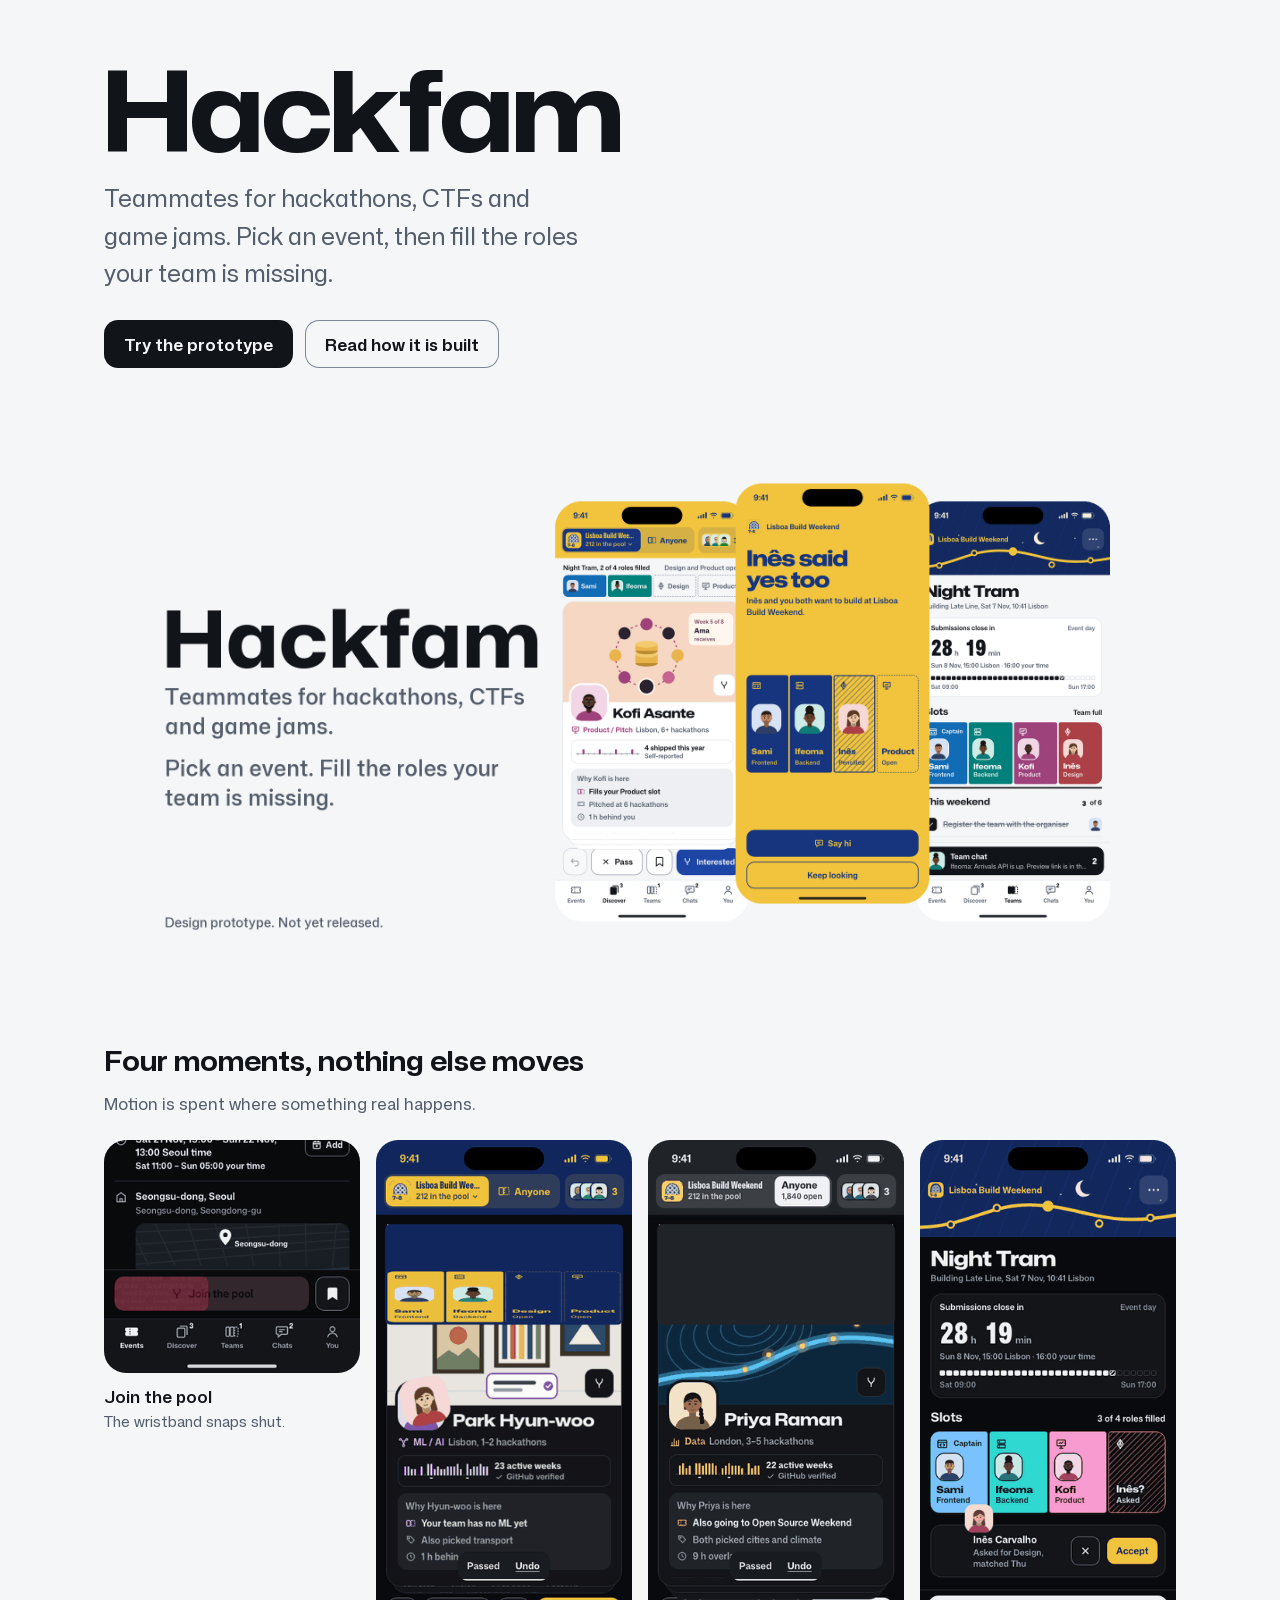
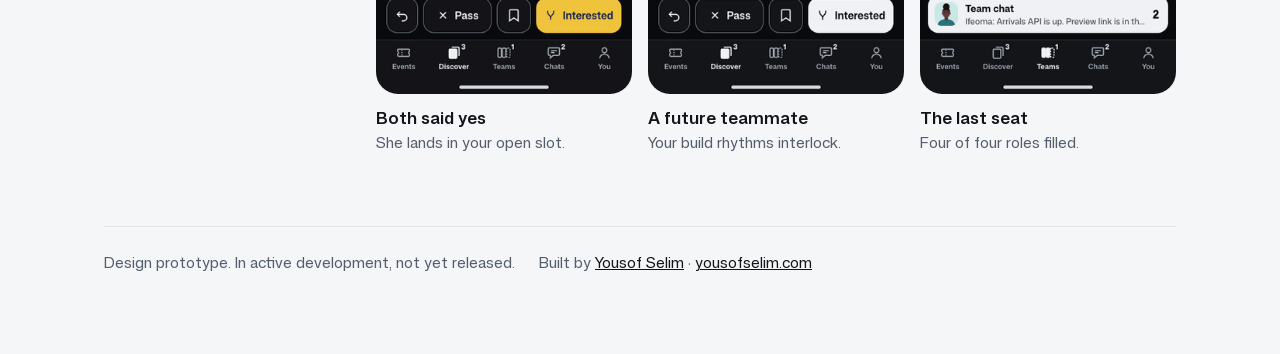
==== docs/index.html @ a511254b "Showcase v2: hero, how-it-works strip, four moment GIFs, device pair, architecture diagram, Pages si" ====
<!doctype html>
<html lang="en">
<head>
<meta charset="utf-8">
<meta name="viewport" content="width=device-width, initial-scale=1">
<title>Hackfam</title>
<meta name="description" content="Teammates for hackathons, CTFs and game jams. Pick an event, fill the roles your team is missing. Design prototype, not yet released.">
<meta property="og:title" content="Hackfam">
<meta property="og:description" content="Teammates for hackathons, CTFs and game jams.">
<meta property="og:image" content="media/hero-dark.png">
<meta name="color-scheme" content="light dark">
<style>
  @font-face { font-family: "Mona Sans"; src: url("media/Mona-Sans.ttf") format("truetype"); font-weight: 200 900; font-stretch: 75% 125%; font-display: swap; }
  :root { --bg: #F5F6F8; --surface: #FFFFFF; --ink: #111419; --ink2: #545D6B; --line: #E1E4E9; --control: #7D8796; }
  @media (prefers-color-scheme: dark) { :root { --bg: #0B0C0F; --surface: #141519; --ink: #F1F3F6; --ink2: #A3ACB9; --line: #22252B; --control: #6B7586; } }
  * { box-sizing: border-box; }
  html { -webkit-text-size-adjust: 100%; }
  body { margin: 0; background: var(--bg); color: var(--ink); font: 400 17px/1.55 "Mona Sans", -apple-system, "Segoe UI", sans-serif; }
  main { max-width: 1120px; margin: 0 auto; padding: 56px 24px 80px; }
  h1 { font-size: clamp(56px, 11vw, 112px); line-height: 0.95; font-weight: 760; font-stretch: 112%; margin: 0 0 18px; letter-spacing: -0.01em; }
  .lede { font-size: clamp(19px, 2.4vw, 24px); color: var(--ink2); max-width: 34ch; margin: 0 0 28px; }
  .actions { display: flex; flex-wrap: wrap; gap: 12px; margin-bottom: 44px; }
  .btn { display: inline-flex; align-items: center; height: 48px; padding: 0 20px; border-radius: 14px; font-weight: 640; text-decoration: none; transition: transform .1s ease; }
  .btn:active { transform: scale(.97); }
  .btn.primary { background: var(--ink); color: var(--bg); }
  .btn.line { color: var(--ink); box-shadow: inset 0 0 0 1px var(--control); }
  .btn:focus-visible { outline: 2px solid var(--ink); outline-offset: 3px; }
  picture img, .moments img { display: block; width: 100%; height: auto; border-radius: 22px; }
  h2 { font-size: 28px; font-weight: 700; font-stretch: 108%; margin: 64px 0 8px; }
  .sub { color: var(--ink2); margin: 0 0 24px; }
  .moments { display: grid; grid-template-columns: repeat(4, 1fr); gap: 16px; }
  .moments figure { margin: 0; }
  .moments figcaption { margin-top: 10px; font-weight: 600; }
  .moments span { display: block; color: var(--ink2); font-weight: 400; font-size: 15px; }
  footer { margin-top: 72px; padding-top: 24px; border-top: 1px solid var(--line); color: var(--ink2); font-size: 15px; display: flex; flex-wrap: wrap; gap: 8px 24px; }
  footer a { color: var(--ink); }
  @media (max-width: 820px) { .moments { grid-template-columns: repeat(2, 1fr); } }
  @media (prefers-reduced-motion: reduce) { .btn { transition: none; } }
</style>
</head>
<body>
<main>
  <h1>Hackfam</h1>
  <p class="lede">Teammates for hackathons, CTFs and game jams. Pick an event, then fill the roles your team is missing.</p>
  <div class="actions">
    <a class="btn primary" href="prototype/">Try the prototype</a>
    <a class="btn line" href="https://github.com/yeegz/hackfam-showcase">Read how it is built</a>
  </div>
  <picture>
    <source srcset="media/hero-dark.png" media="(prefers-color-scheme: dark)">
    <img src="media/hero-light.png" alt="Three phone screens: a builder card in the Discover deck, the moment both people say yes, and a team with every role filled." width="2400" height="1260">
  </picture>

  <h2>Four moments, nothing else moves</h2>
  <p class="sub">Motion is spent where something real happens.</p>
  <div class="moments">
    <figure><img src="media/snap-dark.gif" alt="The Join the pool button turns into the event's wristband and clicks shut." loading="lazy"><figcaption>Join the pool<span>The wristband snaps shut.</span></figcaption></figure>
    <figure><img src="media/match-dark.gif" alt="Inês said yes too: her avatar flies into the open Design slot." loading="lazy"><figcaption>Both said yes<span>She lands in your open slot.</span></figcaption></figure>
    <figure><img src="media/connect-dark.gif" alt="Two build-rhythm charts interlock and the screen reads Connected." loading="lazy"><figcaption>A future teammate<span>Your build rhythms interlock.</span></figcaption></figure>
    <figure><img src="media/seat-dark.gif" alt="A slot request is accepted and the last role fills: Team full." loading="lazy"><figcaption>The last seat<span>Four of four roles filled.</span></figcaption></figure>
  </div>

  <footer>
    <span>Design prototype. In active development, not yet released.</span>
    <span>Built by <a href="https://github.com/yeegz">Yousof Selim</a> · <a href="https://yousofselim.com">yousofselim.com</a></span>
  </footer>
</main>
</body>
</html>
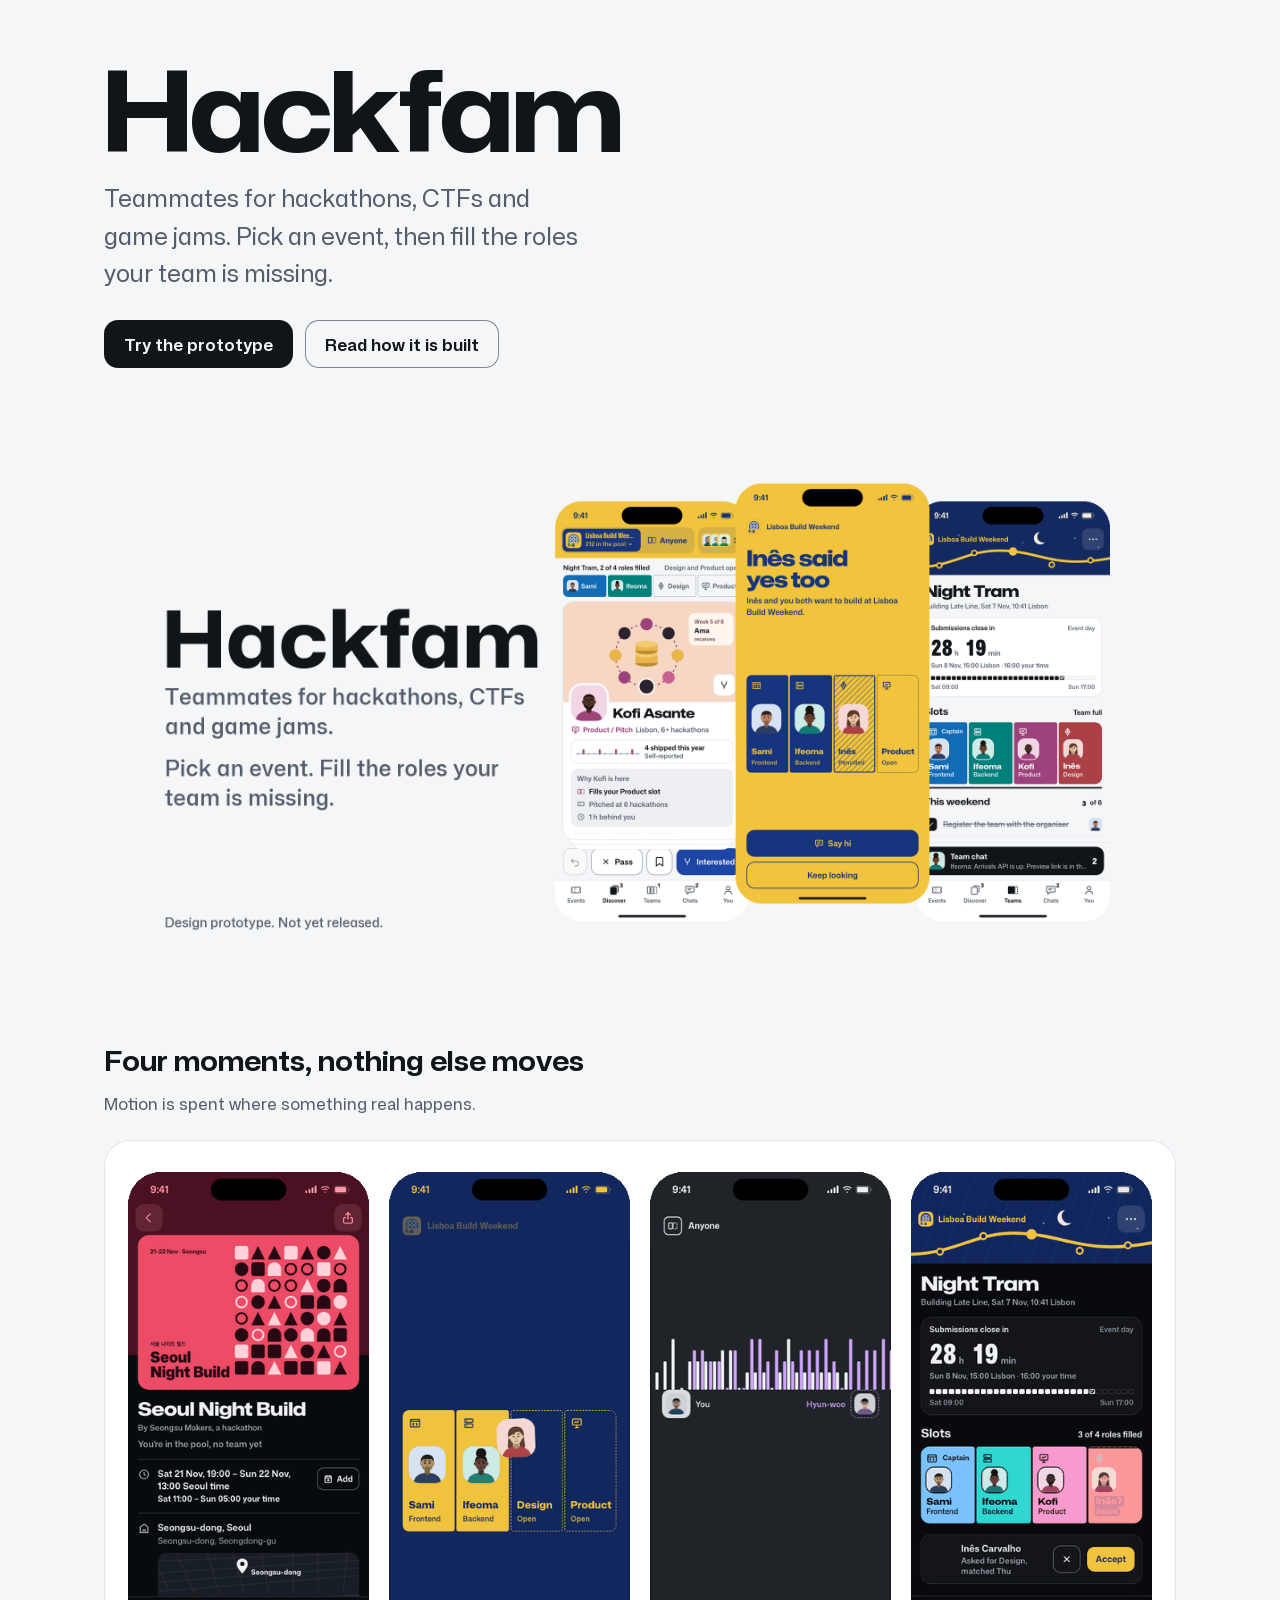
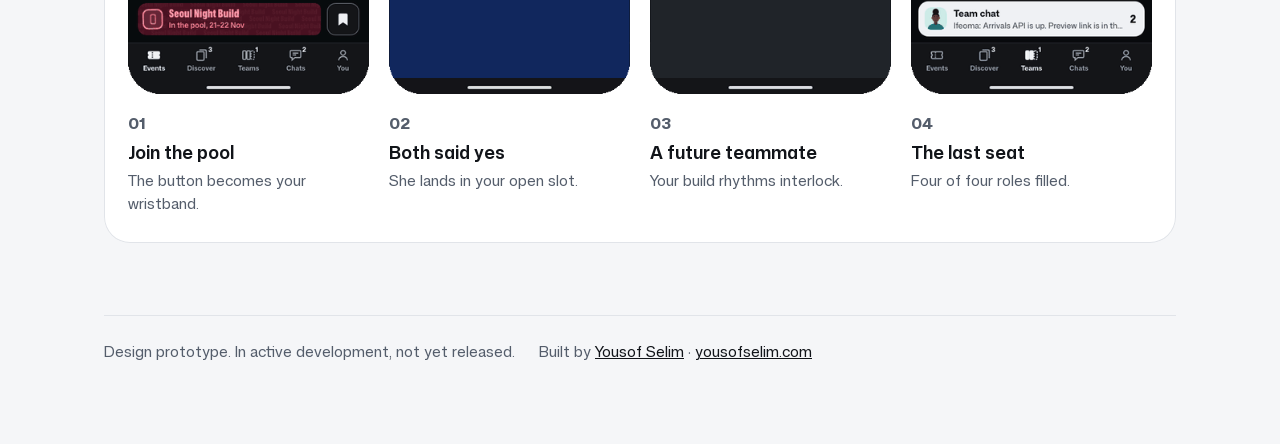
==== commit f8638d07: "Moments: four identical full-phone frames with transparent corners, numbered captions on one surface" ====
--- a/docs/index.html
+++ b/docs/index.html
@@ -25,16 +25,18 @@
   .btn.primary { background: var(--ink); color: var(--bg); }
   .btn.line { color: var(--ink); box-shadow: inset 0 0 0 1px var(--control); }
   .btn:focus-visible { outline: 2px solid var(--ink); outline-offset: 3px; }
-  picture img, .moments img { display: block; width: 100%; height: auto; border-radius: 22px; }
+  picture img { display: block; width: 100%; height: auto; border-radius: 22px; }
+  .moments img { display: block; width: 100%; max-width: 260px; height: auto; margin: 0 auto; }
   h2 { font-size: 28px; font-weight: 700; font-stretch: 108%; margin: 64px 0 8px; }
   .sub { color: var(--ink2); margin: 0 0 24px; }
-  .moments { display: grid; grid-template-columns: repeat(4, 1fr); gap: 16px; }
-  .moments figure { margin: 0; }
-  .moments figcaption { margin-top: 10px; font-weight: 600; }
-  .moments span { display: block; color: var(--ink2); font-weight: 400; font-size: 15px; }
+  .moments { display: grid; grid-template-columns: repeat(4, 1fr); gap: 28px 20px; padding: 32px 24px 28px; background: var(--surface); border-radius: 26px; box-shadow: inset 0 0 0 1px var(--line); counter-reset: m; }
+  .moments figure { margin: 0; display: flex; flex-direction: column; }
+  .moments figcaption { margin-top: 18px; font-weight: 640; font-size: 18px; counter-increment: m; }
+  .moments figcaption::before { content: counter(m, decimal-leading-zero); display: block; font-stretch: 112%; font-weight: 760; font-size: 15px; color: var(--ink2); margin-bottom: 4px; }
+  .moments span { display: block; color: var(--ink2); font-weight: 400; font-size: 15px; margin-top: 2px; }
   footer { margin-top: 72px; padding-top: 24px; border-top: 1px solid var(--line); color: var(--ink2); font-size: 15px; display: flex; flex-wrap: wrap; gap: 8px 24px; }
   footer a { color: var(--ink); }
-  @media (max-width: 820px) { .moments { grid-template-columns: repeat(2, 1fr); } }
+  @media (max-width: 820px) { .moments { grid-template-columns: repeat(2, 1fr); padding: 24px 16px; } }
   @media (prefers-reduced-motion: reduce) { .btn { transition: none; } }
 </style>
 </head>
@@ -54,7 +56,7 @@
   <h2>Four moments, nothing else moves</h2>
   <p class="sub">Motion is spent where something real happens.</p>
   <div class="moments">
-    <figure><img src="media/snap-dark.gif" alt="The Join the pool button turns into the event's wristband and clicks shut." loading="lazy"><figcaption>Join the pool<span>The wristband snaps shut.</span></figcaption></figure>
+    <figure><img src="media/snap-dark.gif" alt="The Join the pool button turns into the event's wristband and clicks shut." loading="lazy"><figcaption>Join the pool<span>The button becomes your wristband.</span></figcaption></figure>
     <figure><img src="media/match-dark.gif" alt="Inês said yes too: her avatar flies into the open Design slot." loading="lazy"><figcaption>Both said yes<span>She lands in your open slot.</span></figcaption></figure>
     <figure><img src="media/connect-dark.gif" alt="Two build-rhythm charts interlock and the screen reads Connected." loading="lazy"><figcaption>A future teammate<span>Your build rhythms interlock.</span></figcaption></figure>
     <figure><img src="media/seat-dark.gif" alt="A slot request is accepted and the last role fills: Team full." loading="lazy"><figcaption>The last seat<span>Four of four roles filled.</span></figcaption></figure>
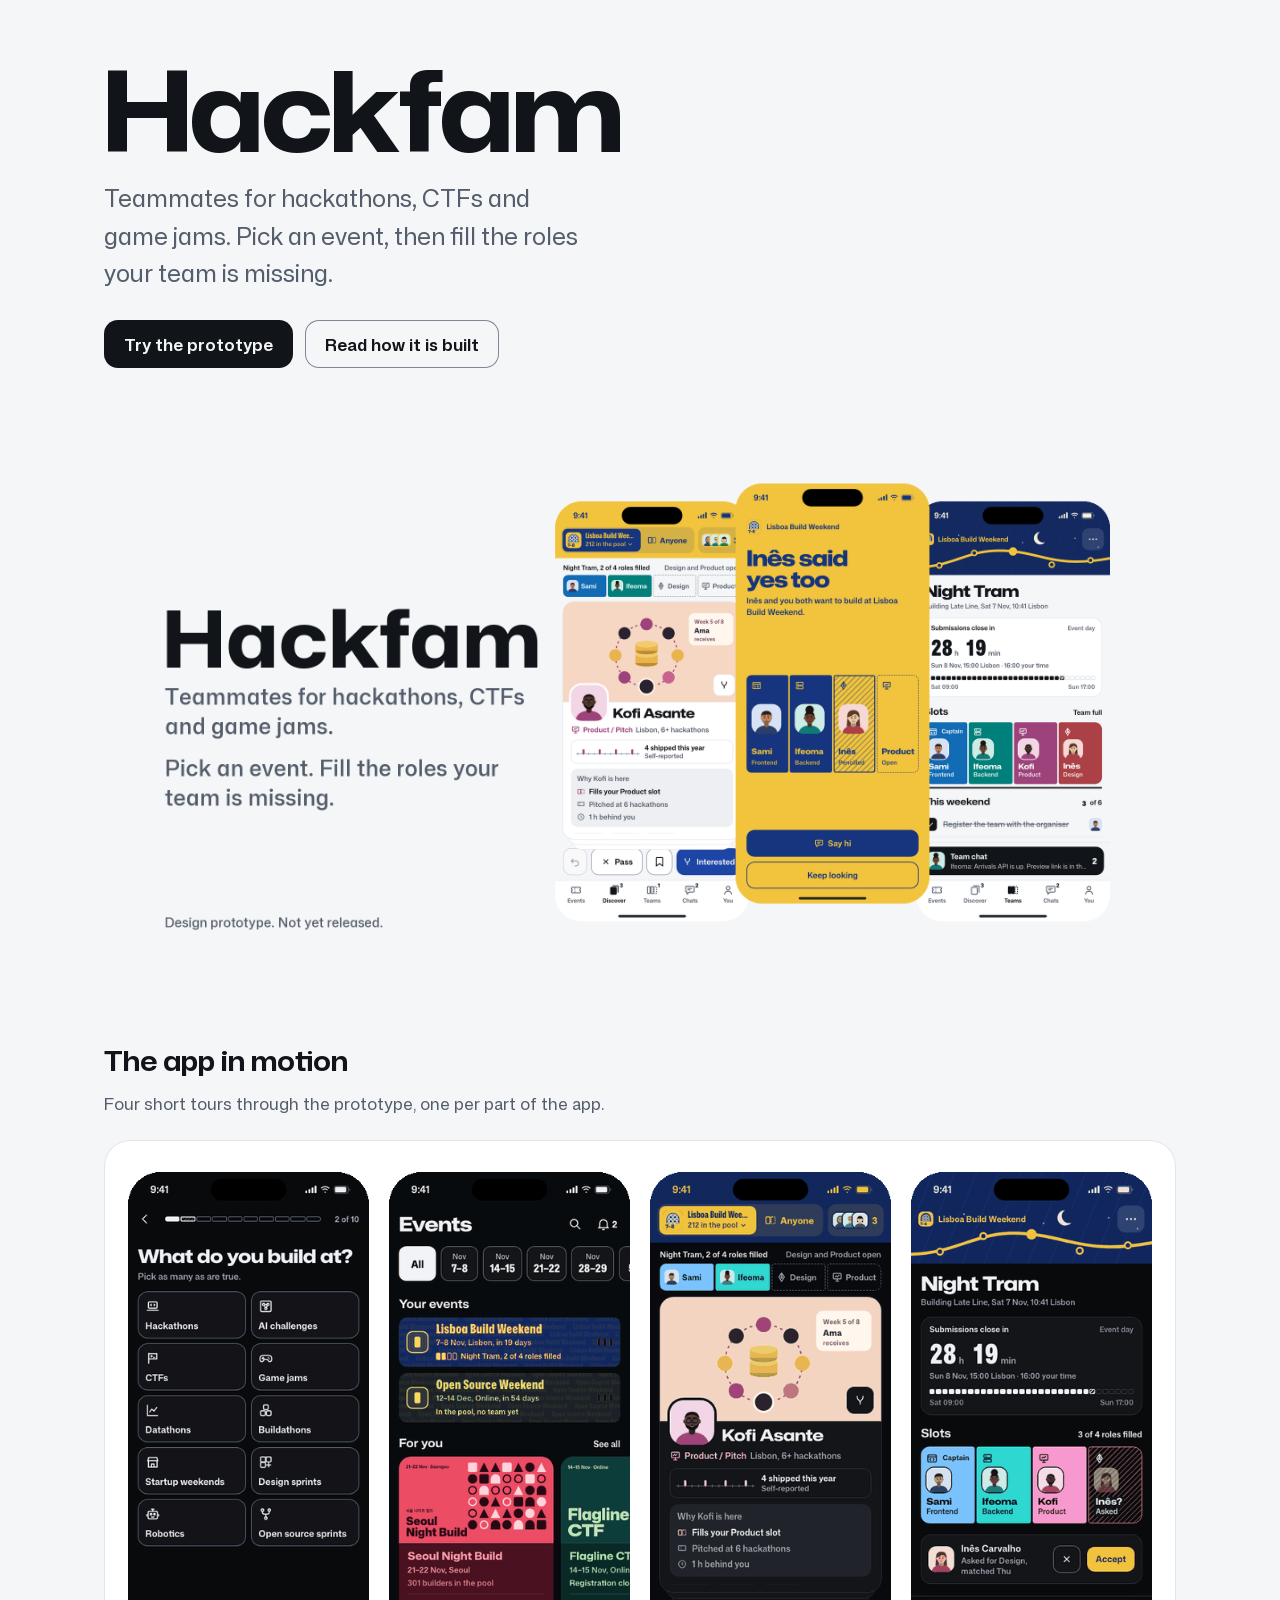
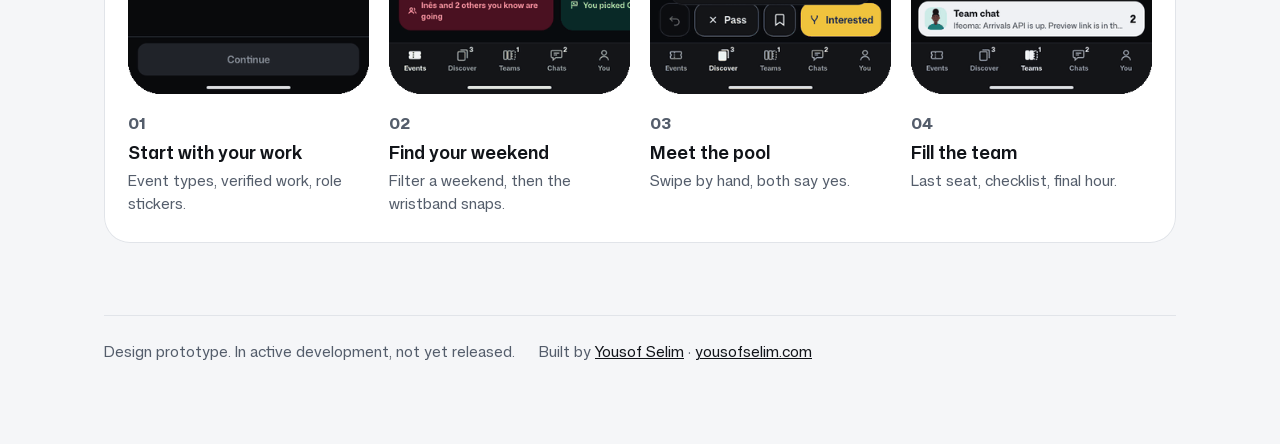
==== commit 9c4cc0e2: "Replace the four moments with four feature tours (onboarding, events, discover, teams), each opening" ====
--- a/docs/index.html
+++ b/docs/index.html
@@ -53,13 +53,13 @@
     <img src="media/hero-light.png" alt="Three phone screens: a builder card in the Discover deck, the moment both people say yes, and a team with every role filled." width="2400" height="1260">
   </picture>
 
-  <h2>Four moments, nothing else moves</h2>
-  <p class="sub">Motion is spent where something real happens.</p>
+  <h2>The app in motion</h2>
+  <p class="sub">Four short tours through the prototype, one per part of the app.</p>
   <div class="moments">
-    <figure><img src="media/snap-dark.gif" alt="The Join the pool button turns into the event's wristband and clicks shut." loading="lazy"><figcaption>Join the pool<span>The button becomes your wristband.</span></figcaption></figure>
-    <figure><img src="media/match-dark.gif" alt="Inês said yes too: her avatar flies into the open Design slot." loading="lazy"><figcaption>Both said yes<span>She lands in your open slot.</span></figcaption></figure>
-    <figure><img src="media/connect-dark.gif" alt="Two build-rhythm charts interlock and the screen reads Connected." loading="lazy"><figcaption>A future teammate<span>Your build rhythms interlock.</span></figcaption></figure>
-    <figure><img src="media/seat-dark.gif" alt="A slot request is accepted and the last role fills: Team full." loading="lazy"><figcaption>The last seat<span>Four of four roles filled.</span></figcaption></figure>
+    <figure><img src="media/tour-onboarding-dark.gif" alt="Onboarding: pick hackathons, CTFs and game jams, connect a verified GitHub account, choose frontend and mobile roles." loading="lazy"><figcaption>Start with your work<span>Event types, verified work, role stickers.</span></figcaption></figure>
+    <figure><img src="media/tour-events-dark.gif" alt="Events: filter to one weekend, open Seoul Night Build, join the pool and the button snaps into the event wristband." loading="lazy"><figcaption>Find your weekend<span>Filter a weekend, then the wristband snaps.</span></figcaption></figure>
+    <figure><img src="media/tour-discover-dark.gif" alt="Discover: swipe one builder away by hand, drag the next one right, and Inês said yes too." loading="lazy"><figcaption>Meet the pool<span>Swipe by hand, both say yes.</span></figcaption></figure>
+    <figure><img src="media/tour-team-dark.gif" alt="Teams: accept Inês and the last seat fills, tick the checklist, switch to the final hour countdown." loading="lazy"><figcaption>Fill the team<span>Last seat, checklist, final hour.</span></figcaption></figure>
   </div>
 
   <footer>
